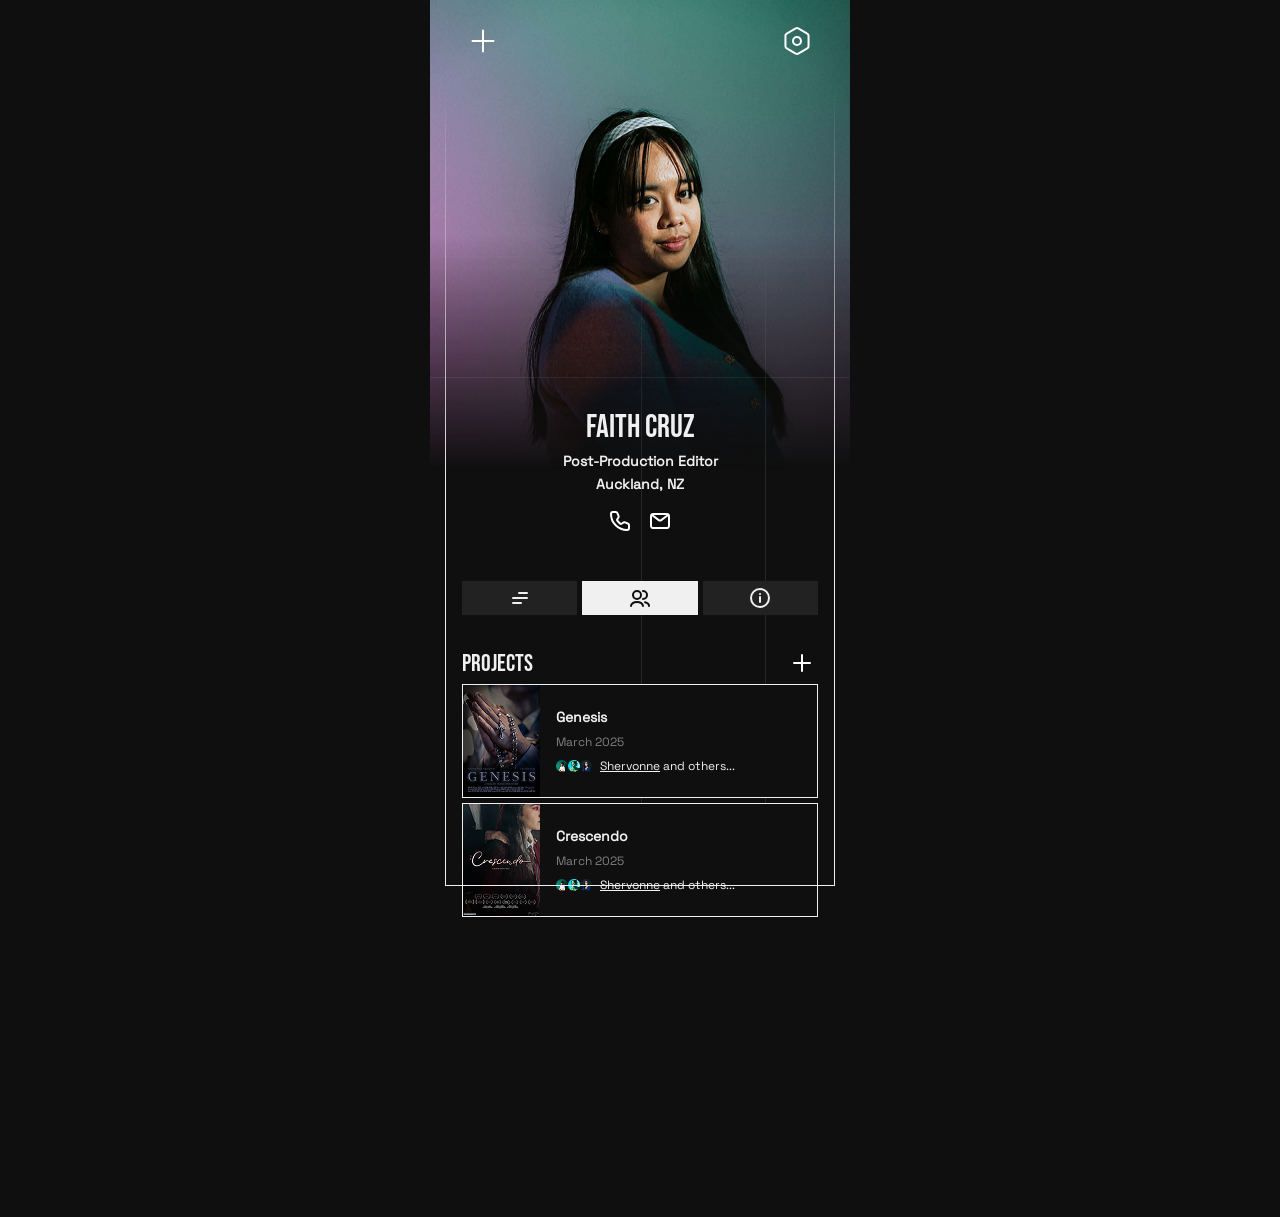
==== index.html @ 9fb40bcd "inital commit" ====
<html lang="en">
	<head>
		<meta charset="UTF-8" />
		<meta name="viewport" content="width=device-width, initial-scale=1.0" />
		<link rel="stylesheet" href="/css/style.css" />
		<script src="/js/script.js" defer></script>
		<title>Verso</title>
	</head>
	<body>
		<img class="image-wrap profile-image" src="/assets/Rectangle 94.png" />
		<div id="content-border" class="border-gradient"></div>
		<div id="background"></div>

		<div id="top-nav-v2">
			<div>
				<div id="top-nav-left">
					<img src="/assets/icons/Add_Plus.svg" class="interactive-hover" />
				</div>
				<h2></h2>
				<div id="top-nav-right">
					<img src="assets/icons/Interface/Settings_Future.svg" class="interactive-hover" />
				</div>
			</div>
		</div>
		
		<div id="content-container" class="content-container-padding">
			<div id="profile-header">
				<div id="profile-header-info">
					<h2 id="profile-name">Faith Cruz</h2>
					<h5 id="profile-role">Post-Production Editor</h5>
					<h5 id="profile-location">Auckland, NZ</h5>
				</div>
				<div id="contact-icon-container">
					<img src="assets/icons/Phone.svg" />
					<img src="assets/icons/Mail.svg" />
				</div>
			</div>

			<div id="profile-section-selector">
				<div class="profile-selector-button false-selector interactive-hover"><img src="assets/icons/Menu_Alt_05.svg" /></div>
				<div class="profile-selector-button true-selector"><img src="assets/icons/Users.svg" /></div>
				<div class="profile-selector-button false-selector interactive-hover"><img src="assets/icons/Info.svg" /></div>
			</div>

			<div id="profile-projects">
				<div class="profile-sub-heading">
					<h3>Projects</h3>
					<img src="assets/icons/Add_Plus_small.svg" onclick="window.location.href='create-project-info.html'" class="interactive-hover" />
				</div>
				<div class="project-card interactive-hover" onclick="window.location.href='genesis-project.html'">
					<img src="assets/Rectangle 95.png"/>
					<div class="project-card-text">
						<h5>Genesis</h5>
						<p class="transparent-text">March 2025</p>
						<div class="project-card-collaborators">
							<div class="project-card-collaborators-img-container">
								<img src="assets/Ellipse 24.png" />
								<img src="assets/Ellipse 25.png" />
								<img src="assets/Ellipse 26.png" />
							</div>
							<p><u>Shervonne</u> and others...</p>
						</div>
					</div>
				</div>
				<div class="project-card interactive-hover" onclick="window.location.href='crescendo-project.html'">
					<img src="assets/Rectangle 93.png"/>
					<div class="project-card-text">
						<h5>Crescendo</h5>
						<p class="transparent-text">March 2025</p>
						<div class="project-card-collaborators">
							<div class="project-card-collaborators-img-container">
								<img src="assets/Ellipse 24.png" />
								<img src="assets/Ellipse 25.png" />
								<img src="assets/Ellipse 26.png" />
							</div>
							<p><u>Shervonne</u> and others...</p>
						</div>
					</div>
				</div>
			</div>
		</div>
	</body>
</html>
---- css/style.css ----
@font-face {
	font-family: "space-grotesk-regular";
	src: url("/assets/fonts/SpaceGrotesk-Regular.ttf");
}

@font-face {
	font-family: space-grotesk-bold;
	src: url("/assets/fonts/SpaceGrotesk-Bold.ttf");
}

@font-face {
	font-family: "bebas-neue-regular";
	src: url("/assets/fonts/BebasNeue-Regular.ttf");
}

:root {
	--primary-colour: #0f0f0f;
	--secondary-colour: #f0f0f0;
	--green-accent: #7dffb1;
	--blue-accent: #789fed;
	--red-accent: #fb645c;
	--mid-grey: #222222;
	--light-grey: #656565;
}

/* ###################### */
/* TYPOGRAPHY */
/* ###################### */

h1,
h2,
h3,
h4,
h5,
p {
	margin: 0;
	color: var(--secondary-colour);
	line-height: normal;
	width: fit-content;
	font-style: normal;
}

h1,
h2,
h3,
h4 {
	font-family: "bebas-neue-regular";
	font-weight: 400;
}

h5,
p {
	font-family: "space-grotesk-regular";
}

h1 {
	font-size: 40px;
}

h2 {
	font-size: 32px;
}

h3 {
	font-size: 24px;
}

h4 {
	font-size: 20px;
}

h5 {
	font-size: 14px;
}

p {
	font-size: 12px;
}

/* ###################### */
/* LAYOUT */
/* ###################### */

* {
  scrollbar-width: none; /* Firefox */
  -ms-overflow-style: none; /* IE */
}

*::-webkit-scrollbar {
  display: none; /* Chrome, Safari */
}

body {
	margin: 0;
	background-color: var(--primary-colour);
	display: flex;
	flex-direction: column;
	align-items: center;
}

#content-container {
	display: flex;
	width: 356px;
	flex-direction: column;
	align-items: center;
	gap: 32px;
	/* border: 1px solid red; */
	padding-bottom: 300px;
	position: absolute;
	top: 108px;
	z-index: 1;
}

.content-container-padding {
	padding-top: 300px;
}

.project-container-padding {
	padding-top: 150px;
}

#content-border {
	position: fixed;
	top: 72px;
	width: 388px;
	margin: 16px;
	min-height: calc(100dvh - 32px - 72px);
	border: 1px solid var(--secondary-colour);
	z-index: 2;

	pointer-events: none;


	-webkit-mask-image: linear-gradient(to top, black 50%, transparent 100%);
	mask-image: linear-gradient(to top, black 50%, transparent 100%);
}

#background {
	background-image: url("/assets/background.svg");
	background-size: fill;
	background-repeat: repeat;
	background-clip: border-box;
	width: 420px;
	height: 100%;
	z-index: -2;
	position: absolute;
	top: 0;
}

/* ###################### */
/* Components */
/* ###################### */

/* profile image */
.profile-image {
	/* border: 1px solid red; */
	position: absolute;
	top: 0;
	z-index: 0;
	background-image: url("/assets/Rectangle 94.png");
	background-size: cover;
	background-repeat: no-repeat;
	background-position: center;
	width: 420px;
	height: 470px;
	z-index: 2;
}

.image-wrap {
	position: absolute;
	z-index: 1;
	-webkit-mask-image: linear-gradient(to bottom, black 50%, transparent 100%);
	mask-image: linear-gradient(to bottom, black 50%, transparent 100%);
}

/* profile header */
#profile-header {
	display: flex;
	flex-direction: column;
	align-items: center;
	width: 100%;
}

#profile-header-info {
	display: flex;
	flex-direction: column;
	align-items: center;
	gap: 5px;
}

#contact-icon-container {
	display: flex;
	padding: 16px;
	gap: 16px;
}

/* profile section selector */
#profile-section-selector {
	display: flex;
	align-items: flex-start;
	gap: 5px;
	align-self: stretch;
	width: 100%;
}

.profile-selector-button {
	display: flex;
	padding: 5px 0;
	justify-content: center;
	align-items: center;
	gap: 16px;
	flex: 1 0 0;
}

.true-selector {
	background-color: var(--secondary-colour);
}

.false-selector {
	background-color: var(--mid-grey);
}

#profile-projects {
	display: flex;
	width: 356px;
	flex-direction: column;
	align-items: flex-start;
	gap: 5px;
}

.project-card {
	display: flex;
	height: 112px;
	padding-right: 52px;
	align-items: center;
	gap: 16px;
	align-self: stretch;
	border: 1px solid #f0f0f0;
	background: #0f0f0f;
}

.project-card-text {
	display: flex;
	width: 211px;
	flex-direction: column;
	align-items: flex-start;
	gap: 8px;
}

.project-card-collaborators {
	display: flex;
	align-items: center;
	gap: 8px;
}

.project-card-collaborators-img-container {
	display: flex;
	align-items: center;
	gap: -3px;
}

#top-nav {
	display: flex;
	width: calc(420px - 32px);
	padding: 16px;
	flex-direction: column;
	justify-content: center;
	align-items: center;
	gap: 32px;
	background: #222;

	position: absolute;
	top: 0;
	z-index: 3;
}

#top-nav > div {
	display: grid;
	width: calc(420px - 32px);
	height: 38px;
	padding: 0 16px;
	grid-template-rows: repeat(1, fit-content(100%));
	grid-template-columns: minmax(0, 1fr) fit-content(100%) minmax(0, 1fr);
	grid-auto-flow: row;
}

#top-nav-left {
	display: flex;
	flex-direction: column;
	justify-content: center;
	align-items: flex-start;
	gap: 10px;
	align-self: stretch;
	grid-row: span 1;
	grid-column: span 1;
	justify-self: stretch;
}

#top-nav-right {
	display: flex;
	padding: 0 5px;
	flex-direction: column;
	justify-content: center;
	align-items: flex-end;
	gap: 10px;
	align-self: stretch;
	grid-row: span 1;
	grid-column: span 1;
	justify-self: stretch;
}

#top-nav-v2 {
	display: flex;
	width: 420px;
	padding: 20px 0;
	flex-direction: column;
	justify-content: center;
	align-items: center;
	gap: 32px;

	position: absolute;
	top: 0;
	z-index: 3;
}

#top-nav-v2 > div {
	display: inline-grid;
	padding: 0 32px;
	align-self: stretch;
	grid-template-rows: repeat(1, fit-content(100%));
	grid-template-columns: minmax(0, 1fr) fit-content(100%) minmax(0, 1fr);
	grid-auto-flow: row;
}

#top-nav-v2-left {
	display: flex;
	flex-direction: column;
	justify-content: center;
	align-items: flex-start;
	gap: 10px;
	align-self: stretch;
	grid-row: span 1;
	grid-column: span 1;
	justify-self: stretch;
}

#top-nav-v2-right {
	display: flex;
	justify-content: flex-end;
	align-items: center;
	gap: 10px;
	align-self: stretch;
	grid-row: span 1;
	grid-column: span 1;
	justify-self: stretch;
}

#upload-image {
	display: flex;
	padding: 84px 32px;
	flex-direction: column;
	justify-content: center;
	align-items: center;
	gap: 10px;

	border: 1px solid #f0f0f0;
	background: #222;
}

#create-section-container {
	display: flex;
	flex-direction: column;
	align-items: flex-start;
	gap: 5px;
	align-self: stretch;
}

#create-section-container-v2 {
	display: flex;
	align-items: center;
	gap: 16px;
	align-self: stretch;
}

#half-width-input {
	display: flex;
	flex-direction: column;
	align-items: flex-start;
	gap: 5px;
	flex: 1 0 0;
	/* border: 1px solid red; */
	width: 100%;
}

.profile-sub-heading {
	display: flex;
	justify-content: space-between;
	align-items: center;
	align-self: stretch;
}

.subheading-type-1 {
	display: flex;
	align-items: flex-start;
	gap: 5px;
	align-self: stretch;
}

.button-v2 {
	background-color: var(--blue-accent);
	color: var(--primary-colour);
	font-family: "bebas-neue-regular";
	font-size: 20px;
	padding: 5px 16px;
	border: none;
	cursor: pointer;
}


.button-v3 {
	background-color: var(--green-accent);
	color: var(--primary-colour);
	font-family: "bebas-neue-regular";
	font-size: 20px;
	padding: 5px 16px;
	border: none;
	cursor: pointer;
}

.button-v2:hover, .button-v3:hover {
	filter: brightness(0.8);
}

.input {
	background-color: var(--mid-grey);
	border: 1px solid var(--secondary-colour);
	color: var(--secondary-colour);
	font-family: "space-grotesk-regular";
	font-size: 12px;
	padding: 14px 16px;
	width: 100%;
	outline: none;
}

.input::placeholder {
	color: var(--secondary-colour);
	opacity: 0.5;
}

.input:focus {
	border-color: var(--secondary-colour);
}

.input-with-icon {
	display: flex;
	align-items: center;
	gap: 10px;
	background-color: var(--mid-grey);
	border: 1px solid var(--secondary-colour);
	padding: 5px 10px;
	height: 35px;
	width: calc(170px - 25px);
}

.input-with-icon input {
	background: none;
	border: none;
	outline: none;
	color: var(--secondary-colour);
	font-family: "space-grotesk-regular";
	font-size: 12px;
}

.input-with-icon input::placeholder {
	color: var(--secondary-colour);
	opacity: 0.5;
}

.textarea {
	background-color: var(--mid-grey);
	border: 1px solid var(--secondary-colour);
	color: var(--secondary-colour);
	font-family: "space-grotesk-regular";
	font-size: 12px;
	padding: 16px;
	width: 100%;
	height: 200px;
	resize: none;
	outline: none;
}

.textarea::placeholder {
	color: var(--secondary-colour);
	opacity: 0.5;
}

.textarea:focus {
	color: var(--secondary-colour);
}

/* Collaborator list edit mode */

.collaborator-list {
	display: flex;
	flex-direction: column;
	gap: 16px;
	width: 100%;
}

.collaborator-card {
	display: flex;
	flex-direction: column;
	width: 100%;
}

.card-top {
	display: flex;
	align-items: center;
	gap: 16px;
	padding: 8px 16px;
	height: 66px;
	background: var(--primary-colour);
	border: 1px solid var(--secondary-colour);
}

.card-avatar {
	width: 56px;
	height: 56px;
	border-radius: 50%;
	object-fit: cover;
	flex-shrink: 0;
}

.card-name {
	flex: 1;
	font-family: "space-grotesk-regular";
	font-size: 14px;
	color: var(--secondary-colour);
}

.remove-btn {
	background: none;
	border: none;
	cursor: pointer;
	color: var(--red-accent);
	display: flex;
	align-items: center;
	justify-content: center;
}

.role-input-row {
	display: flex;
	height: 35px;
	padding: 5px 16px 5px 20px;
	justify-content: space-between;
	align-items: center;
	align-self: stretch;
	border: 1px solid var(--secondary-colour);
	background-color: var(--mid-grey);
}

.role-input-row input {
	flex: 1;
	background: none;
	border: none;
	outline: none;
	font-family: "space-grotesk-regular";
	font-size: 14px;
	color: var(--secondary-colour);
}

.role-input-row input::placeholder {
	color: var(--secondary-colour);
	opacity: 0.5;
}

.confirm-btn {
	background: none;
	border: none;
	cursor: pointer;
	color: var(--secondary-colour);
	font-size: 22px;
	font-weight: 300;
	display: flex;
	align-items: center;
	justify-content: center;
}

.confirm-btn:hover {
	opacity: 0.5;
}

/* Add user button */
.add-user-btn {
	background: var(--mid-grey);
	border: none;
	cursor: pointer;
	width: 100%;
	display: flex;
	color: var(--blue-accent);
	display: flex;
	padding: 8px 0;
	justify-content: center;
	align-items: center;
	align-self: stretch;
}

.add-user-btn:hover {
	opacity: 0.5;
}

#project-header-info {
	display: flex;
	flex-direction: column;
	justify-content: flex-end;
	align-items: flex-start;
	flex: 1 0 0;
	align-self: stretch;
}

#project-header-info > div {
	display: flex;
	height: 105px;
	flex-direction: column;
	justify-content: space-between;
	align-items: flex-start;
	align-self: stretch;
}

#project-tag-container {
	display: flex;
	flex-direction: column;
	align-items: flex-start;
	gap: 5px;
	align-self: stretch;
}

#project-tag-container > #release-time {
	display: flex;
	align-items: center;
	gap: 5px;
}

#project-tag {
	display: flex;
	padding: 2px 10px;
	justify-content: center;
	align-items: center;
	gap: 10px;
	background: var(--light-grey);
}

#synopsis-container {
	display: flex;
	padding: 16px;
	flex-direction: column;
	align-items: flex-start;
	align-self: stretch;
	border: 1px solid var(--secondary-colour);
	background: var(--primary-colour);
}

#crew-section-container {
	display: flex;
	flex-direction: column;
	align-items: flex-start;
	gap: 16px;
}

#crew-section-container > title {
	display: flex;
	flex-direction: column;
	align-items: flex-start;
}

#crew-section-container > #crew-list-container {
	display: flex;
	flex-direction: column;
	align-items: flex-start;
	gap: 16px;
}

#crew-section-container > #crew-list-container > #sub-list {
	display: flex;
	flex-direction: column;
	align-items: flex-start;
	gap: 5px;
}

#crew-section-container > #crew-list-container > #sub-list > #collaborator-list {
	display: flex;
	width: 356px;
	flex-direction: column;
	align-items: flex-start;
	gap: 5px;
}

#crew-section-container > #crew-list-container > #sub-list > #collaborator-list > #collaborator-card {
	display: flex;
	padding: 16px;
	justify-content: space-between;
	align-items: center;
	align-self: stretch;
	border: 1px solid var(--secondary-colour);
	background: #1e1e1e;
}

#crew-section-container > #crew-list-container > #sub-list > #collaborator-list > #collaborator-card > #left {
	display: flex;
	align-items: center;
	gap: 16px;
}

#crew-section-container > #crew-list-container > #sub-list > #collaborator-list > #collaborator-card > #left > #collaborator-text {
	display: flex;
	flex-direction: column;
	justify-content: center;
	align-items: start;
	gap: 5px;
}

/* ###################### */
/* Utilities */
/* ###################### */

.transparent-text {
	opacity: 0.5;
}

.interactive-hover:hover {
	cursor: pointer;
	filter: brightness(0.8);
	opacity: 0.8;
}
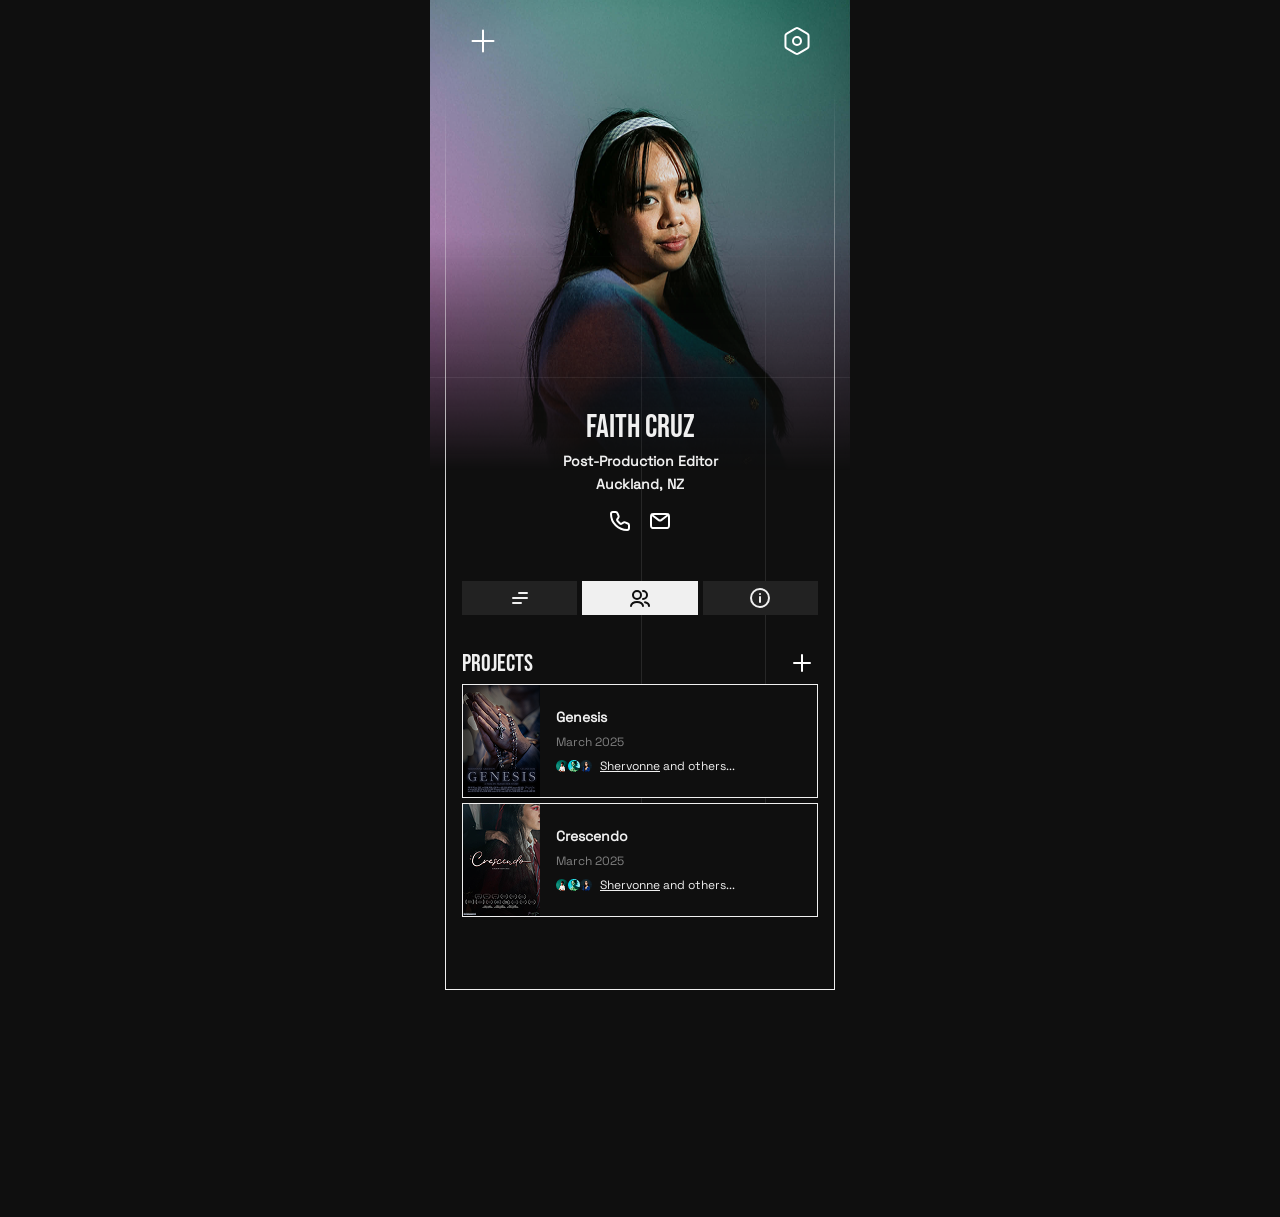
==== commit 5e5a5d5d: "bug fix for smaller than 420px viewports" ====
--- a/index.html
+++ b/index.html
@@ -1,7 +1,7 @@
 <html lang="en">
 	<head>
 		<meta charset="UTF-8" />
-		<meta name="viewport" content="width=device-width, initial-scale=1.0" />
+		<meta name="viewport" content="width=device-width, initial-scale=1.0">
 		<link rel="stylesheet" href="/css/style.css" />
 		<script src="/js/script.js" defer></script>
 		<title>Verso</title>
--- a/css/style.css
+++ b/css/style.css
@@ -82,16 +82,24 @@
 /* ###################### */
 
 * {
-  scrollbar-width: none; /* Firefox */
-  -ms-overflow-style: none; /* IE */
+	scrollbar-width: none; /* Firefox */
+	-ms-overflow-style: none; /* IE */
+}
+
+@media (max-width: 420px) {
+	body {
+		transform-origin: top center;
+		transform: scale(calc(100vw / 420));
+	}
 }
 
 *::-webkit-scrollbar {
-  display: none; /* Chrome, Safari */
+	display: none; /* Chrome, Safari */
 }
 
 body {
-	margin: 0;
+	width: 420px;
+	margin: 0 auto;
 	background-color: var(--primary-colour);
 	display: flex;
 	flex-direction: column;
@@ -124,12 +132,11 @@
 	top: 72px;
 	width: 388px;
 	margin: 16px;
-	min-height: calc(100dvh - 32px - 72px);
+	height: 100%;
 	border: 1px solid var(--secondary-colour);
 	z-index: 2;
 
 	pointer-events: none;
-
 
 	-webkit-mask-image: linear-gradient(to top, black 50%, transparent 100%);
 	mask-image: linear-gradient(to top, black 50%, transparent 100%);
@@ -416,7 +423,6 @@
 	cursor: pointer;
 }
 
-
 .button-v3 {
 	background-color: var(--green-accent);
 	color: var(--primary-colour);
@@ -427,7 +433,8 @@
 	cursor: pointer;
 }
 
-.button-v2:hover, .button-v3:hover {
+.button-v2:hover,
+.button-v3:hover {
 	filter: brightness(0.8);
 }
 
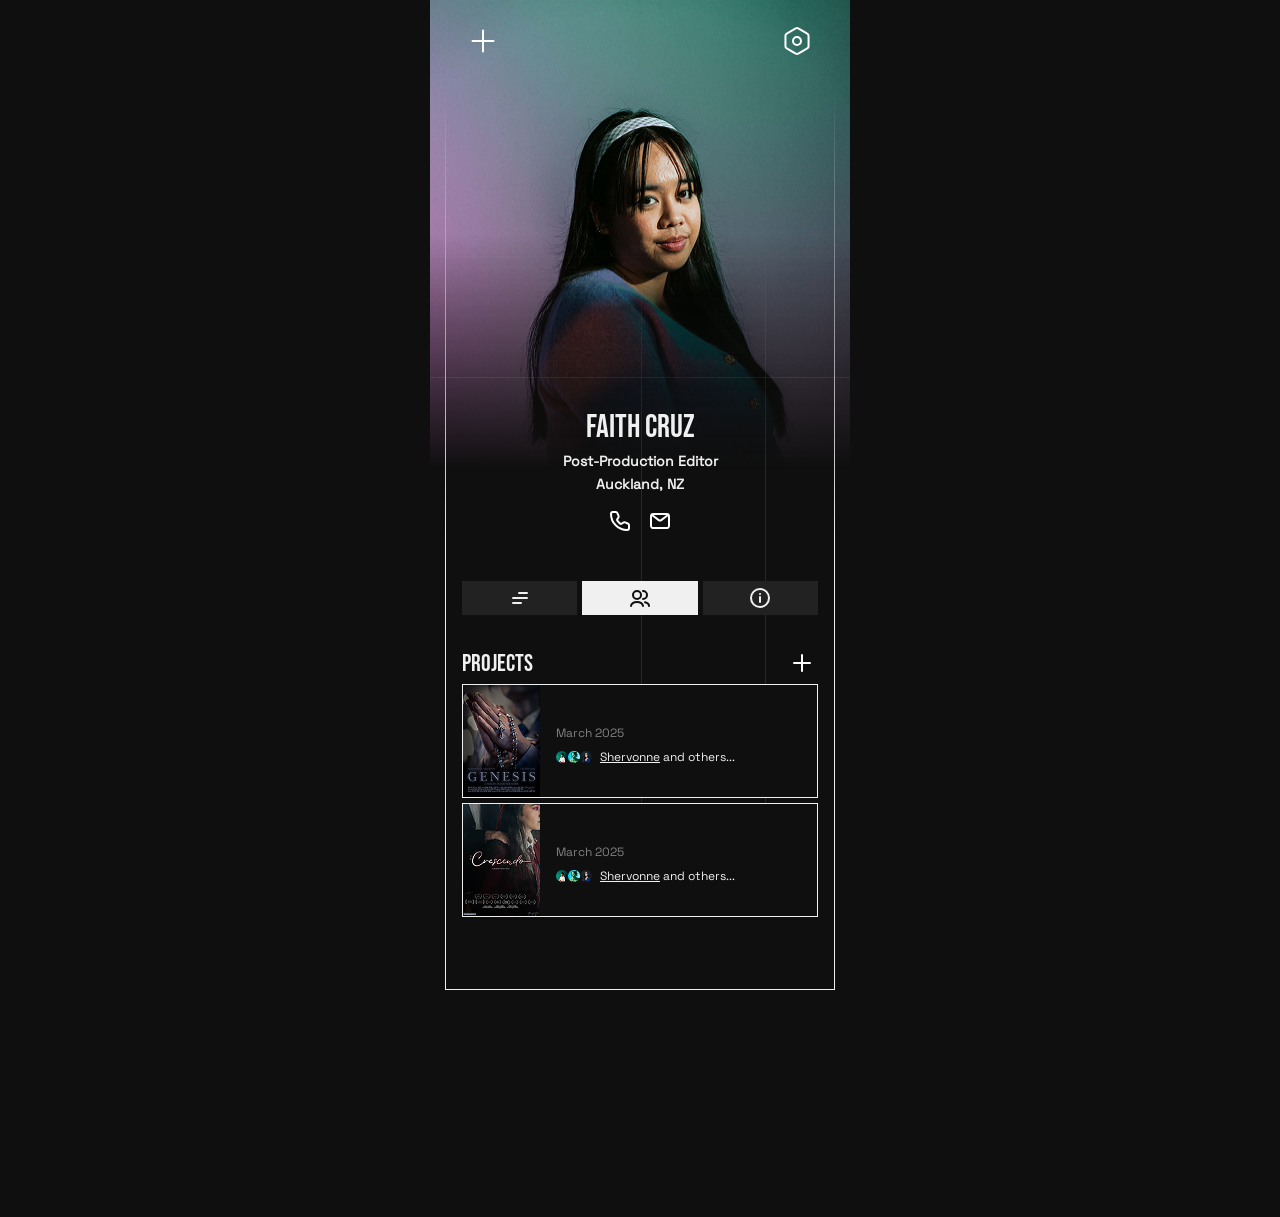
==== commit f42d9de3: "database and gsap implementation" ====
--- a/index.html
+++ b/index.html
@@ -1,8 +1,10 @@
 <html lang="en">
 	<head>
 		<meta charset="UTF-8" />
-		<meta name="viewport" content="width=device-width, initial-scale=1.0">
+		<meta name="viewport" content="width=device-width, initial-scale=1.0" />
 		<link rel="stylesheet" href="/css/style.css" />
+		<script type="module" src="/js/database.js" defer></script>
+		<script src="https://cdn.jsdelivr.net/npm/gsap@3.15/dist/gsap.min.js"></script>
 		<script src="/js/script.js" defer></script>
 		<title>Verso</title>
 	</head>
@@ -14,15 +16,15 @@
 		<div id="top-nav-v2">
 			<div>
 				<div id="top-nav-left">
-					<img src="/assets/icons/Add_Plus.svg" class="interactive-hover" />
+					<img src="/assets/icons/Add_Plus.svg" class="interactive-hover rotate" />
 				</div>
 				<h2></h2>
 				<div id="top-nav-right">
-					<img src="assets/icons/Interface/Settings_Future.svg" class="interactive-hover" />
+					<img src="assets/icons/Interface/Settings_Future.svg" class="interactive-hover rotate" />
 				</div>
 			</div>
 		</div>
-		
+
 		<div id="content-container" class="content-container-padding">
 			<div id="profile-header">
 				<div id="profile-header-info">
@@ -45,12 +47,12 @@
 			<div id="profile-projects">
 				<div class="profile-sub-heading">
 					<h3>Projects</h3>
-					<img src="assets/icons/Add_Plus_small.svg" onclick="window.location.href='create-project-info.html'" class="interactive-hover" />
+					<img id="" src="assets/icons/Add_Plus_small.svg" onclick="window.location.href ='create-project-info.html'" class="interactive-hover rotate" />
 				</div>
-				<div class="project-card interactive-hover" onclick="window.location.href='genesis-project.html'">
-					<img src="assets/Rectangle 95.png"/>
+				<div class="project-card interactive-hover" onclick="window.location.href = 'genesis-project.html'">
+					<img src="assets/Rectangle 95.png" />
 					<div class="project-card-text">
-						<h5>Genesis</h5>
+						<h5 id=1></h5>
 						<p class="transparent-text">March 2025</p>
 						<div class="project-card-collaborators">
 							<div class="project-card-collaborators-img-container">
@@ -62,10 +64,10 @@
 						</div>
 					</div>
 				</div>
-				<div class="project-card interactive-hover" onclick="window.location.href='crescendo-project.html'">
-					<img src="assets/Rectangle 93.png"/>
+				<div class="project-card interactive-hover" onclick="window.location.href = 'crescendo-project.html'">
+					<img src="assets/Rectangle 93.png" />
 					<div class="project-card-text">
-						<h5>Crescendo</h5>
+						<h5 id=2></h5>
 						<p class="transparent-text">March 2025</p>
 						<div class="project-card-collaborators">
 							<div class="project-card-collaborators-img-container">
